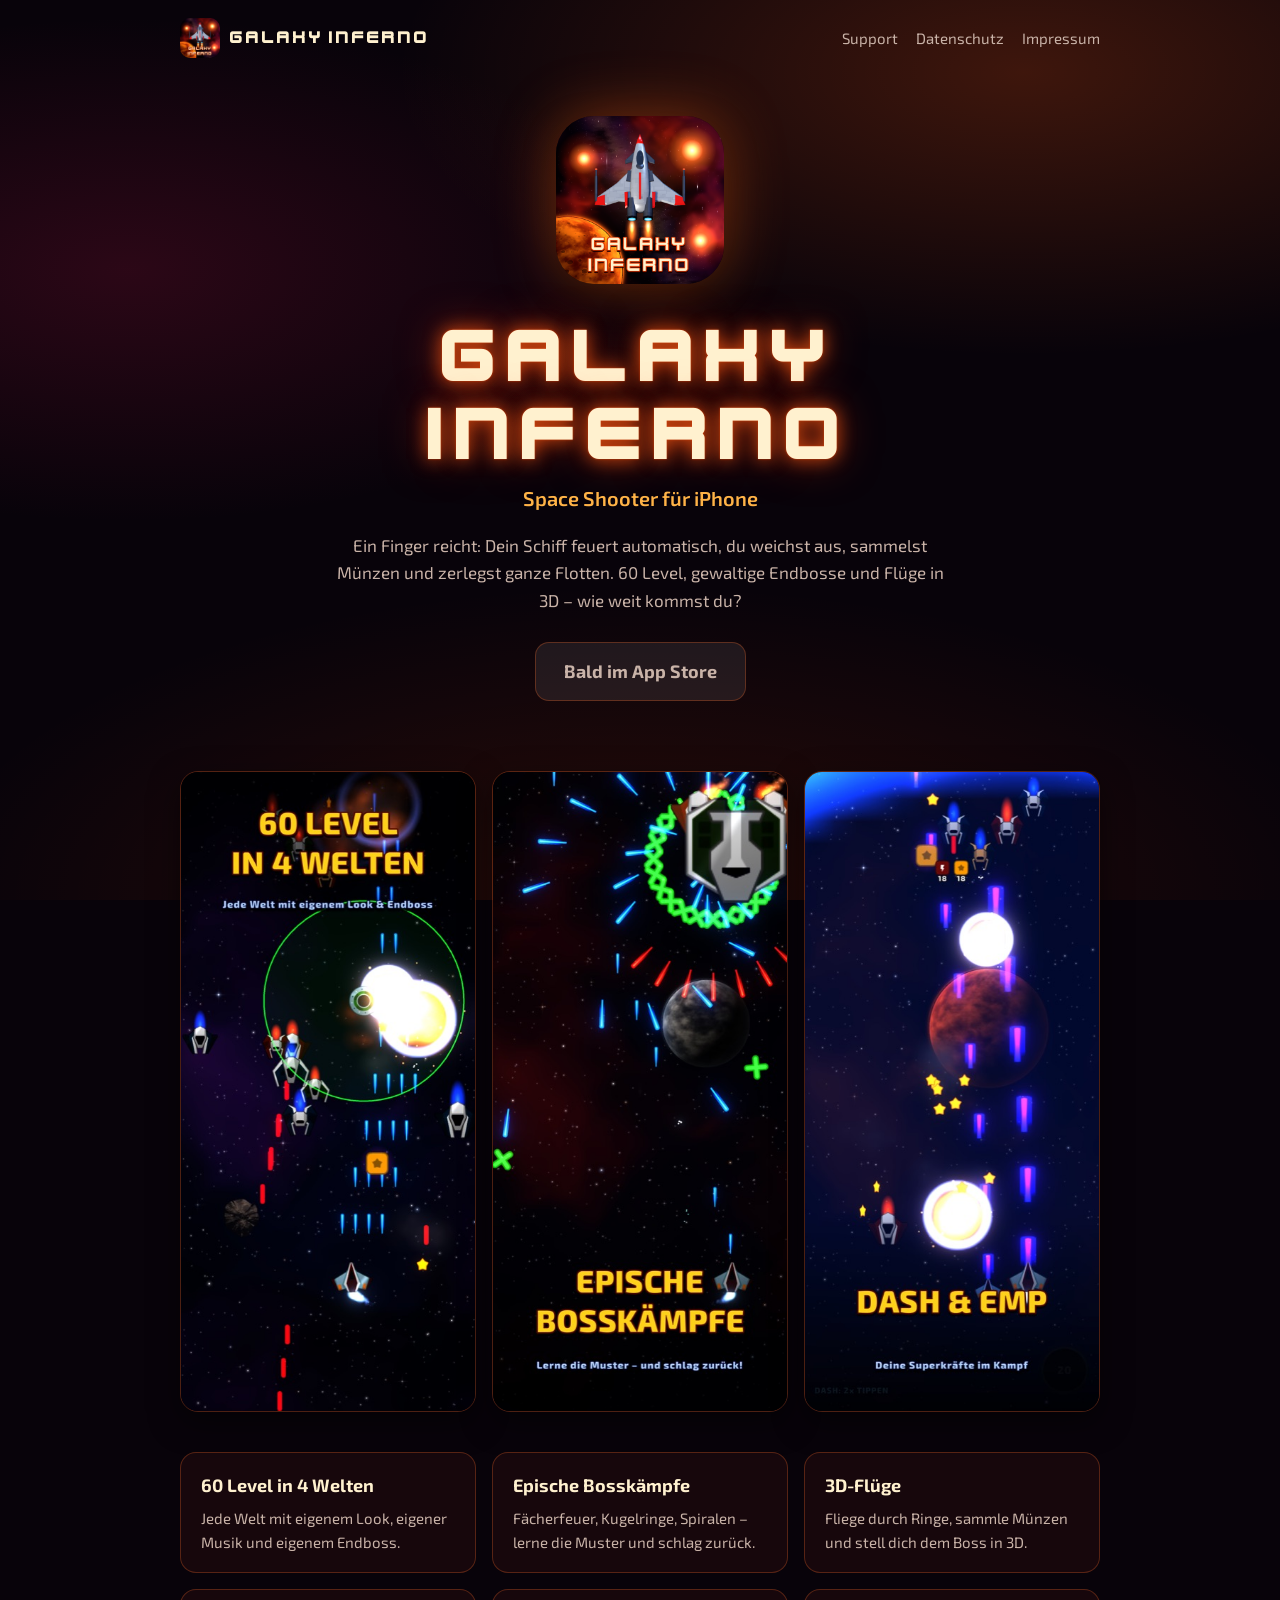
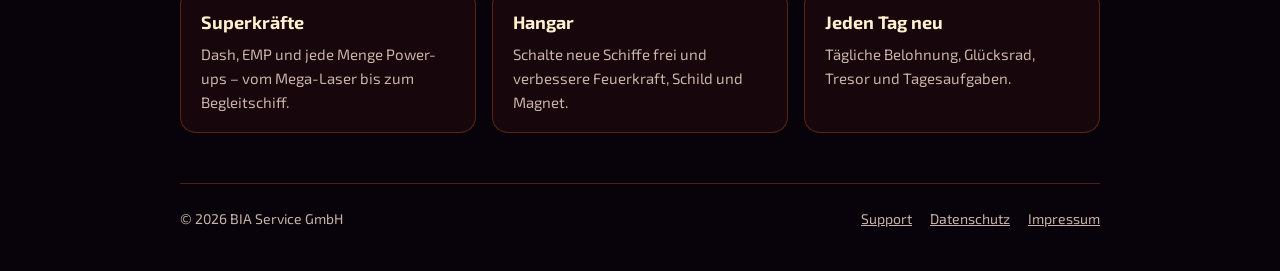
==== index.html @ a174487b "Erste Version der Webseite" ====
<!doctype html>
<html lang="de">
<head>
<meta charset="utf-8">
<meta name="viewport" content="width=device-width, initial-scale=1, viewport-fit=cover">
<title>Galaxy Inferno: Space Shooter</title>
<meta name="description" content="Galaxy Inferno – actiongeladener Arcade-Space-Shooter für iPhone: 60 Level, epische Bosskämpfe, 3D-Flüge.">
<link rel="icon" type="image/png" href="img/favicon.png">
<link rel="apple-touch-icon" href="img/apple-touch-icon.png">
<link rel="stylesheet" href="style.css">
</head>
<body>
<div class="wrap">
<nav>
  <a class="brand" href="index.html"><img src="img/apple-touch-icon.png" alt="">GALAXY INFERNO</a>
  <div class="links"><a href="support.html">Support</a><a href="datenschutz.html">Datenschutz</a><a href="impressum.html">Impressum</a></div>
</nav>

<section class="hero">
  <img class="appicon" src="img/icon.png" alt="App-Icon Galaxy Inferno">
  <h1 class="title">GALAXY<br>INFERNO</h1>
  <p class="sub">Space Shooter für iPhone</p>
  <p class="lead">Ein Finger reicht: Dein Schiff feuert automatisch, du weichst aus, sammelst Münzen und zerlegst ganze Flotten. 60 Level, gewaltige Endbosse und Flüge in 3D – wie weit kommst du?</p>
  <span class="btn soon">Bald im App Store</span>
</section>
<section class="shots">
  <img src="img/shot_1_action.jpg" alt="Screenshot: Action mit vielen Gegnern" loading="lazy">
  <img src="img/shot_2_boss.jpg" alt="Screenshot: Bosskampf" loading="lazy">
  <img src="img/shot_3_emp.jpg" alt="Screenshot: EMP-Superkraft" loading="lazy">
</section>
<section class="features">
  <div class="card"><h3>60 Level in 4 Welten</h3><p>Jede Welt mit eigenem Look, eigener Musik und eigenem Endboss.</p></div>
  <div class="card"><h3>Epische Bosskämpfe</h3><p>Fächerfeuer, Kugelringe, Spiralen – lerne die Muster und schlag zurück.</p></div>
  <div class="card"><h3>3D-Flüge</h3><p>Fliege durch Ringe, sammle Münzen und stell dich dem Boss in 3D.</p></div>
  <div class="card"><h3>Superkräfte</h3><p>Dash, EMP und jede Menge Power-ups – vom Mega-Laser bis zum Begleitschiff.</p></div>
  <div class="card"><h3>Hangar</h3><p>Schalte neue Schiffe frei und verbessere Feuerkraft, Schild und Magnet.</p></div>
  <div class="card"><h3>Jeden Tag neu</h3><p>Tägliche Belohnung, Glücksrad, Tresor und Tagesaufgaben.</p></div>
</section>
<footer>
  <span>© 2026 BIA Service GmbH</span>
  <span class="links"><a href="support.html">Support</a><a href="datenschutz.html">Datenschutz</a><a href="impressum.html">Impressum</a></span>
</footer>
</div>
</body>
</html>
---- style.css ----
/* Galaxy Inferno – Webseite (galaxyinferno.de). Schriften liegen lokal (keine Google-Fonts -> DSGVO). */
@font-face { font-family: "Exo 2"; src: url("fonts/Exo2.ttf") format("truetype"); font-weight: 100 900; font-display: swap; }
@font-face { font-family: "Kenvector"; src: url("fonts/kenvector_future.ttf") format("truetype"); font-display: swap; }
:root {
  --bg: #08030a;
  --panel: rgba(30, 10, 14, 0.72);
  --line: rgba(255, 110, 40, 0.28);
  --text: #f3e9e2;
  --muted: #c9b3a8;
  --fire: #ff6a1a;
  --fire2: #ffb347;
  --cream: #fff1cf;
}
* { box-sizing: border-box; }
html { color-scheme: dark; }
body {
  margin: 0;
  font-family: "Exo 2", system-ui, -apple-system, "Segoe UI", Roboto, sans-serif;
  font-size: 17px;
  line-height: 1.6;
  color: var(--text);
  background:
    radial-gradient(ellipse 70% 45% at 80% 8%, rgba(255, 90, 20, 0.22), transparent 70%),
    radial-gradient(ellipse 60% 40% at 10% 30%, rgba(150, 20, 60, 0.25), transparent 70%),
    radial-gradient(ellipse 80% 50% at 50% 100%, rgba(255, 70, 0, 0.14), transparent 70%),
    var(--bg);
  background-attachment: fixed;
  padding: 0 16px;
}
a { color: var(--fire2); }
a:hover { color: var(--cream); }
.wrap { max-width: 920px; margin: 0 auto; }
nav {
  display: flex; flex-wrap: wrap; align-items: center; justify-content: space-between; gap: 12px;
  padding: 18px 0;
}
nav .brand { display: flex; align-items: center; gap: 10px; text-decoration: none; color: var(--cream);
  font-family: "Kenvector", "Exo 2", sans-serif; font-weight: 800; letter-spacing: 0.06em; }
nav .brand img { width: 40px; height: 40px; border-radius: 10px; }
nav .links { display: flex; flex-wrap: wrap; gap: 18px; font-size: 15px; }
nav .links a { color: var(--muted); text-decoration: none; }
nav .links a:hover { color: var(--cream); }

.hero { text-align: center; padding: 40px 0 30px; }
.hero .appicon { width: 168px; height: 168px; border-radius: 38px;
  box-shadow: 0 0 60px rgba(255, 100, 20, 0.45), 0 10px 30px rgba(0, 0, 0, 0.6); }
h1.title {
  font-family: "Kenvector", "Exo 2", sans-serif; font-weight: 900;
  font-size: clamp(40px, 9vw, 76px); line-height: 1.02; margin: 28px 0 8px;
  color: var(--cream); letter-spacing: 0.04em;
  text-shadow: 0 0 2px #d9420a, 0 0 18px rgba(255, 90, 20, 0.8), 0 0 42px rgba(255, 60, 0, 0.5);
}
.sub { font-size: 20px; color: var(--fire2); font-weight: 600; margin: 0 0 18px; }
.lead { max-width: 620px; margin: 0 auto 28px; color: var(--muted); }
.btn {
  display: inline-block; padding: 14px 28px; border-radius: 14px; font-weight: 700; font-size: 18px;
  text-decoration: none; color: #1a0600; background: linear-gradient(180deg, var(--fire2), var(--fire));
  box-shadow: 0 0 24px rgba(255, 106, 26, 0.5);
}
.btn.soon { background: rgba(255, 255, 255, 0.08); color: var(--muted); box-shadow: none; border: 1px solid var(--line); }

.shots { display: grid; grid-template-columns: repeat(3, 1fr); gap: 16px; margin: 40px 0; }
.shots img { width: 100%; border-radius: 18px; border: 1px solid var(--line); box-shadow: 0 10px 30px rgba(0,0,0,0.5); }
@media (max-width: 640px) { .shots { grid-template-columns: 1fr 1fr; } .shots img:nth-child(3) { display: none; } }

.features { display: grid; grid-template-columns: repeat(auto-fit, minmax(240px, 1fr)); gap: 16px; margin: 30px 0 50px; }
.card { background: var(--panel); border: 1px solid var(--line); border-radius: 16px; padding: 18px 20px; }
.card h3 { margin: 0 0 6px; color: var(--cream); font-size: 18px; }
.card p { margin: 0; color: var(--muted); font-size: 15px; }

.doc { background: var(--panel); border: 1px solid var(--line); border-radius: 18px; padding: 28px clamp(18px, 4vw, 40px); margin: 20px 0 50px; }
.doc h1 { font-family: "Kenvector", "Exo 2", sans-serif; color: var(--cream); font-size: clamp(26px, 5vw, 36px); margin-top: 0; }
.doc h2 { color: var(--fire2); font-size: 20px; margin-top: 30px; }
.doc p, .doc li { color: var(--text); }
.doc .small { color: var(--muted); font-size: 14px; }

footer { border-top: 1px solid var(--line); padding: 24px 0 40px; color: var(--muted); font-size: 14px;
  display: flex; flex-wrap: wrap; gap: 8px 22px; justify-content: space-between; }
footer .links { display: flex; flex-wrap: wrap; gap: 18px; }
footer a { color: var(--muted); }
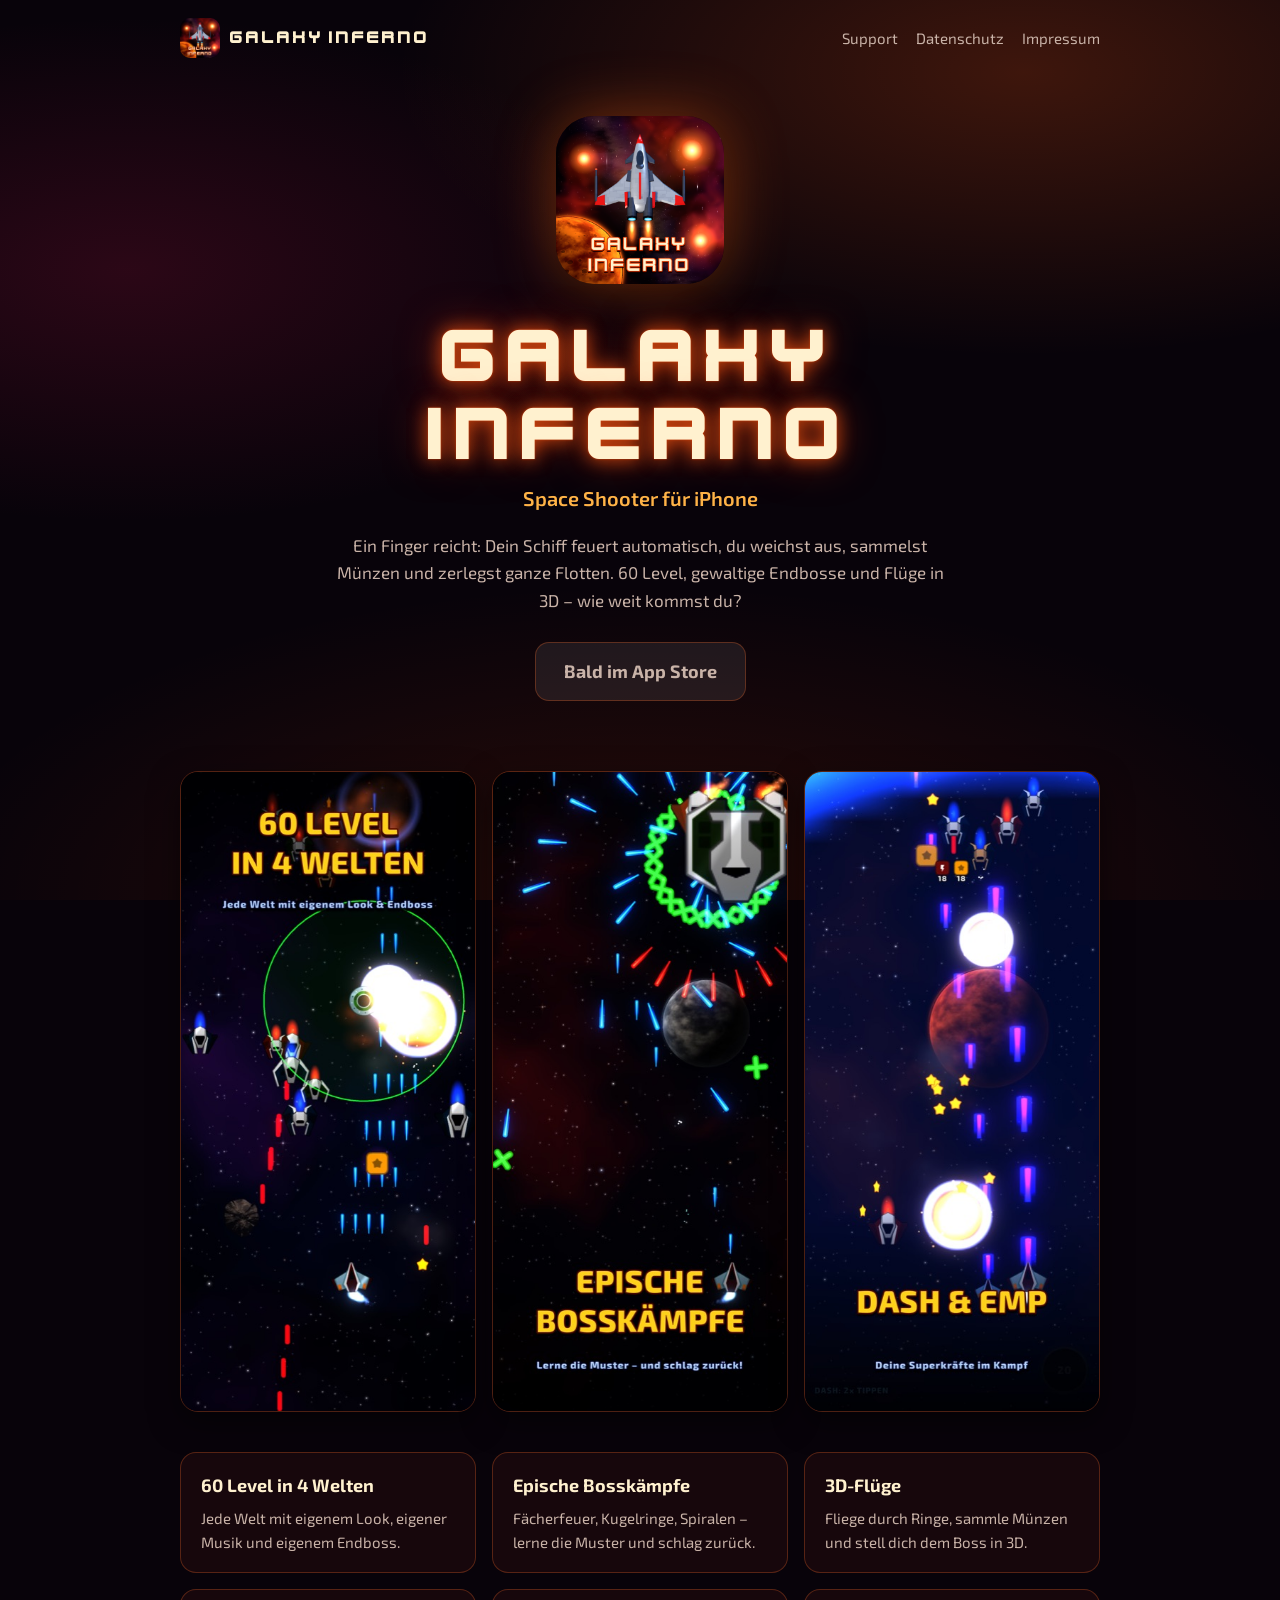
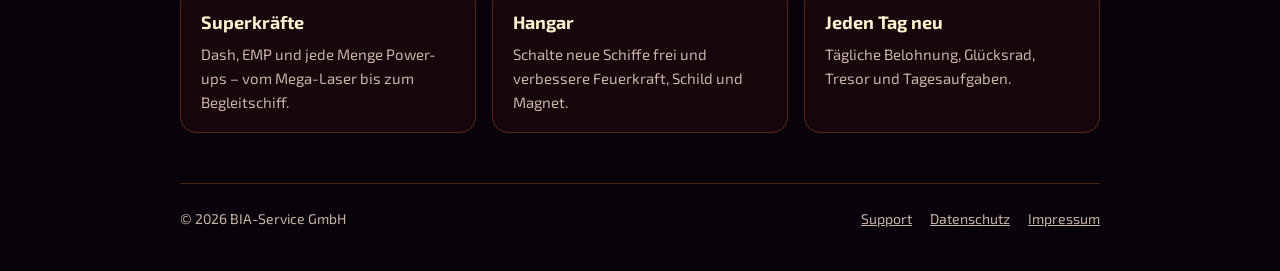
==== commit 2b6a9473: "Firmenname wie im Handelsregister: BIA-Service GmbH" ====
--- a/index.html
+++ b/index.html
@@ -37,7 +37,7 @@
   <div class="card"><h3>Jeden Tag neu</h3><p>Tägliche Belohnung, Glücksrad, Tresor und Tagesaufgaben.</p></div>
 </section>
 <footer>
-  <span>© 2026 BIA Service GmbH</span>
+  <span>© 2026 BIA-Service GmbH</span>
   <span class="links"><a href="support.html">Support</a><a href="datenschutz.html">Datenschutz</a><a href="impressum.html">Impressum</a></span>
 </footer>
 </div>
